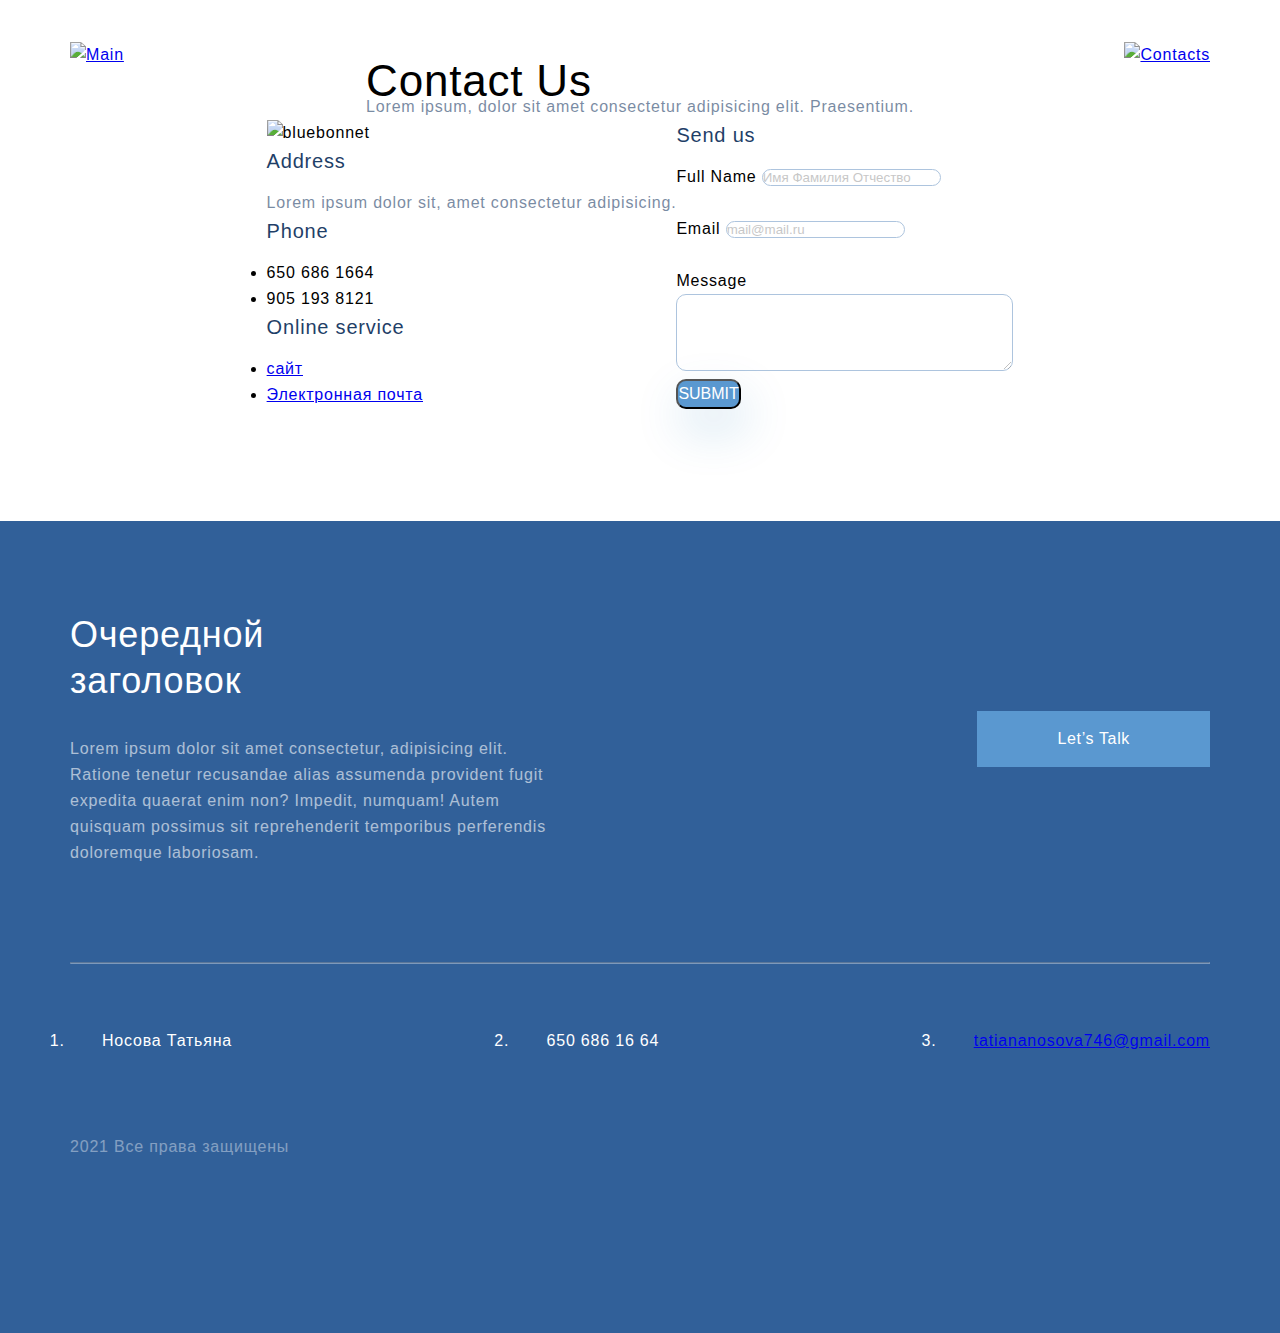
==== contacts.html @ 166a2143 "Add files via upload" ====
<!DOCTYPE html>
<html lang="en">

<head>
    <meta charset="UTF-8">
    <meta http-equiv="X-UA-Compatible" content="IE=edge">
    <meta name="viewport" content="width=device-width, initial-scale=1.0">
    <title>Document</title>
    <link rel="stylesheet" href="style.css">
</head>

<body>
    <div class="header container">
        <a href="index.html"><img src="img/Main.png" alt="Main"></a>
        <a href="contacts.html"><img src="img/contacts.png" alt="Contacts"></a>
    </div>
    <div class="contactsMain container">
        <div>
            <h2 class="heading">Contact Us</h2>
            <p>Lorem ipsum, dolor sit amet consectetur adipisicing elit. Praesentium.</p>
        </div>
        <div class="contactsMid">
            <div>
                <img src="img/Texas-bluebonnet-cc-alamosbasement.jpg" alt="bluebonnet">
                <h4>Address</h4>
                <p>Lorem ipsum dolor sit, amet consectetur adipisicing.</p>
                <h4>Phone</h4>
                <ul>
                    <li>650 686 1664</li>
                    <li>905 193 8121</li>
                </ul>
                <h4>Online service</h4>
                <ul>
                    <li><a href="https://gb.ru/" target="_blank">сайт</a></li>
                    <li><a href="#email"> Электронная почта</a></li>
                </ul>
            </div>
            <form action="#">
                <h4>Send us</h4>
                Full Name <input type="text" placeholder="Имя Фамилия Отчество"><br> <br>
                Email <input type="email" placeholder="mail@mail.ru"><br> <br>
                Message <br>
                <textarea cols="40" rows="5"></textarea> <br>
                <button type="submit" class="button">submit</button> <br>
            </form>
        </div>
        <Map>
            <script type="text/javascript" charset="utf-8" async
                src="https://api-maps.yandex.ru/services/constructor/1.0/js/?um=constructor%3A824073cc5b0fb89d4b3a2cbf0a1b72ebb9df360feaa4a342682a08e293067d0d&amp;width=1140&amp;height=400&amp;lang=ru_RU&amp;scroll=true"></script>
        </Map>
    </div>
    <div class="footer">
        <div class="container">
            <div class="footerTop">
                <div class="foterTopMain">
                    <div class="footerHeaderBlock">
                        <h3 class="footerHeader">Очередной заголовок</h3>
                        <p class="footerHeaderText">Lorem ipsum dolor sit amet consectetur, adipisicing elit. Ratione
                            tenetur recusandae alias
                            assumenda
                            provident fugit expedita quaerat enim non? Impedit, numquam! Autem quisquam possimus sit
                            reprehenderit temporibus perferendis doloremque laboriosam.</p>
                    </div>
                    <div>
                        <a href="#" class="footerHeaderBotton">Let’s Talk</a>
                    </div>
                </div>
            </div>
            <hr class="line">
            <div class="footerBottom">
                <ul class="list">
                    <li class="listFooter">Носова Татьяна</li>
                    <li class="listFooter">650 686 16 64</li>
                    <li class="listFooter"> <a id=email
                            href="mailto:tatiananosova746@gmail.com">tatiananosova746@gmail.com</a> </li>
                </ul>
                <div>
                    <p class="footerRights">2021 Все права защищены</p>
                </div>
            </div>
        </div>
    </div>
    </div>
</body>

</html>
---- style.css ----
* {
    margin: 0;
    padding: 0;
}
.container {
    max-width: 1140px;
    margin: 0 auto;
    }
body {
    font-family: sans-serif;
    letter-spacing: 0.05em;
    font-size: 16px;
    line-height: 26px;
}
p {
    color: #1F3F68;
    opacity: 0.6;
}
h1 {
    font-size: 64px;
    color: #1F3F68;
    font-weight: 300;
    font-size: 64px;
    line-height: 74px;
    letter-spacing: 0.04em;
    width: 504px;
    height: 148px;

}
.heading {
    font-weight: 500;
    font-size: 44px;
}
h3 {
    font-size: 36px;
    font-weight: 300;
    line-height: 46px;
}
.center {
    text-align: center;    
}
h4 {
    font-size: 20px;
    line-height: 30px;
    color: #1F3F68;
    font-weight: normal;
    margin-bottom: 14px;
}
input,
textarea {
    border: 1px solid #356EAD;
    box-sizing: border-box;
    border-radius: 10px;
    opacity: 0.4;
}
.button {
    background: #5A98D0;
    box-shadow: 5px 20px 50px rgba(16, 112, 177, 0.2);
    border-radius: 10px;
    font-weight: 500;
    font-size: 16px;
    line-height: 26px;
    text-align: center;
    color: #FFFFFF;
    text-transform: uppercase;
}
.mainTopAll {
    min-height: 768px;
    background: linear-gradient(0deg, #EBF3FB 8.84%, rgba(152, 195, 232, 0) 31.12%);
    background-size: 100%;
}
.mainTop {
    display: flex;
    flex-direction: column;
    height: 100%;
}
.header {
    padding-top: 42px;
    display: flex;
    justify-content: space-between;
}
.mainGreeting {
    padding-top: 115px;
    flex-grow: 1;
    background-image: url(img/mainGreeting.png);
    background-repeat: no-repeat;
    background-size: 48%;
    background-position: right bottom;
    margin-bottom: 80px;
}
.mainGreetingText {
    width: 425px;
    padding-top: 32px;
}
.mainGreetingButtom {
    font-size: 16px;
    line-height: 26px;
    text-align: center;
    letter-spacing: 0.04em;
    color: #FFFFFF;
    background: #5A98D0;
    box-shadow: 5px 10px 20px rgba(53, 110, 173, 0.2);
    border-radius: 10px;
    padding: 15px 50px;
    text-decoration: none;
    display: inline-block;
    margin-top: 71px;
}
.mainMid {
    padding-top: 64px;
}
.mainMidMain {
    padding-top: 64px;
    display: flex;
    justify-content: space-between;
}
.block {
    width: 359px;
    height: 480px;  
    box-shadow: 5px 20px 50px rgba(16, 112, 177, 0.2);
    border-radius: 10px;
    padding: 44px 32px;
    box-sizing: border-box;
    display: flex;
    flex-direction: column;
}
.blockImg {
    align-self: center;
    margin-bottom: 48px;
}
.blockLink {
    font-size: 14px;
    line-height: 30px;
    color: #5A98D0;
    text-decoration: none;
    padding-top: 28px;
}
.mainBottom {
    padding-top: 64px;
}
.textMainBottom {
    width: 75%;
    color: black;
    text-align: center; 
    margin: 32px auto 64px; 
    opacity: 1;  
}
.mainBottomImg {
    position: relative;
}
.mainBottomImage {
    width: 100%;
}
.mainBottomImg1Text {
    font-size: 32px;
    line-height: 46px;
    text-align: right;
    opacity: 1;
    color: #FFFFFF;
    position: absolute;
    top: 64px;
    right: 64px;
}
.mainBottomImg2Text {
    font-size: 28px;
    line-height: 46px;
    text-align: left;
    opacity: 1;
    color: #FFFFFF;
    position: absolute;
    top: 32px;
    left: 32px;
}
.mainBottomImgs {
    display: flex;
    justify-content: space-between;
    margin-top: 32px;
}
.mainBottomImages {
    position: relative;
    flex-grow: 1;
}
.mrgn {
    margin-right: 32px;
}
.footer {
    background-color: #316099;
    margin-top: 112px;
    padding-top: 91px;
    padding-bottom: 64px;
    min-height: 657px;
}
.footerTop {
    padding-bottom: 96px;
}
.foterTopMain{
    display: flex;
    justify-content: space-between;
    align-items: center;
}
.footerHeader {
    color: white;
}
.footerHeaderText{
    color: white;
    padding-top: 32px;
    width: 495px;
}
.footerHeaderBotton {
    font-size: 16px;
    line-height: 26px;
    text-align: center;
    letter-spacing: 0.04em;
    color: #FFFFFF;
    background: #5A98D0;
    padding: 15px 80px;
    text-decoration: none;
    display: inline-block;
}
.line {
    opacity: 0.4;
    margin-bottom: 64px;
}
.list {
    display: flex;
    justify-content: space-between;
    color: white;
    list-style:decimal;
}

.footerRights {
    padding-top: 64px;
    opacity: 0.4;
    color: white;
} 
.contactsMain {
    justify-content: center;
    display: flex;
    flex-wrap: wrap;
}
.contactsMid {
    display: flex;
    justify-content: space-around;
}
.listFooter {
    padding-bottom: 16px;
    padding-left: 32px;
}
.footerHeaderBlock {
    width: 340px;
}

@media (max-width: 1024px) {
    .container {
        padding-left: 32px;
        padding-right: 32px;
    }  
    .mainMidMain {
        flex-direction: column;
        align-items: center;
    }
    .block {
        margin-bottom: 32px;
    }
    .footer {
        padding-left: 96px;
        padding-right: 96px;
        min-height: 644px;
        box-sizing: border-box;
    }
    .footerHeaderText {
        width: auto;
    }
    .footerHeaderBotton {
        padding: 5px 30px;
        margin-left: 32px;
    }
    .footerTop {
        padding-bottom: 64px;
    }
    .list {
        display: unset;
        justify-content:unset;
        text-align: left;
    }
}

@media (max-width: 667px) {
    h1 {
        font-size: 32px;
        line-height: 37px;
        width: auto;
        height: auto;
    }
    .mainGreeting {
        text-align: center;
        background-image: none;
        padding-top: 34px;
        margin-bottom: 42px;
    }
    .header {
        padding-top: 24px;
    }
    .mainGreetingText {
        width: auto;
        padding-top: 12px;
    }
    .mainGreetingButtom {
        font-size: 12px;
        padding: 10px 30px;
        margin-top: 32px;
    }
    .mainTopAll {
        min-height: 376px;
        box-sizing: border-box;
    }
    h3 {
        font-size: 24px;
        line-height: 28px;
    }
    .mainMid {
        padding-top: 48px;
    }
    .mainMidMain {
        padding-top: 32px;
    }
    .block {
        width: auto;
    }
    .textMainBottom {
        width: auto;
    }
    .mainBottomImg1Text {
        font-size: 16px;
        line-height: 19px;
        top: 16px;
        right: 16px;
    }
    .mainBottomImgs {
        margin-top: 16px;
        justify-content: unset;
        flex-direction: column;
    }
    .container {
        padding-left: 16px;
        padding-right: 16px;
    }  
    .mainBottom {
        padding-top: 32px;
    }
    .mrgn {
        margin-right: unset;
        margin-bottom: 16px;
    }
    .footer {
        margin-top: 64px;
        padding-left:unset;
        padding-right: unset;
        padding-top: 16px;
        text-align: center;
        padding-bottom: 32px;
        min-height: 542px;
    }
    .foterTopMain {
        display:unset;
        justify-content:unset;
    }
    .footerHeaderBotton {
        margin-left:unset;
        margin-top: 40px;
    }
    .footerTop {
        padding-bottom: 40px;
    }
    .line {
        margin-bottom: 32px;
    }
    .footerRights {
        padding-top: 16px;
    }
    .footerBottom {
        padding-left: 16px;
    }
    .footerHeaderBlock {
        width: auto;
    }
}
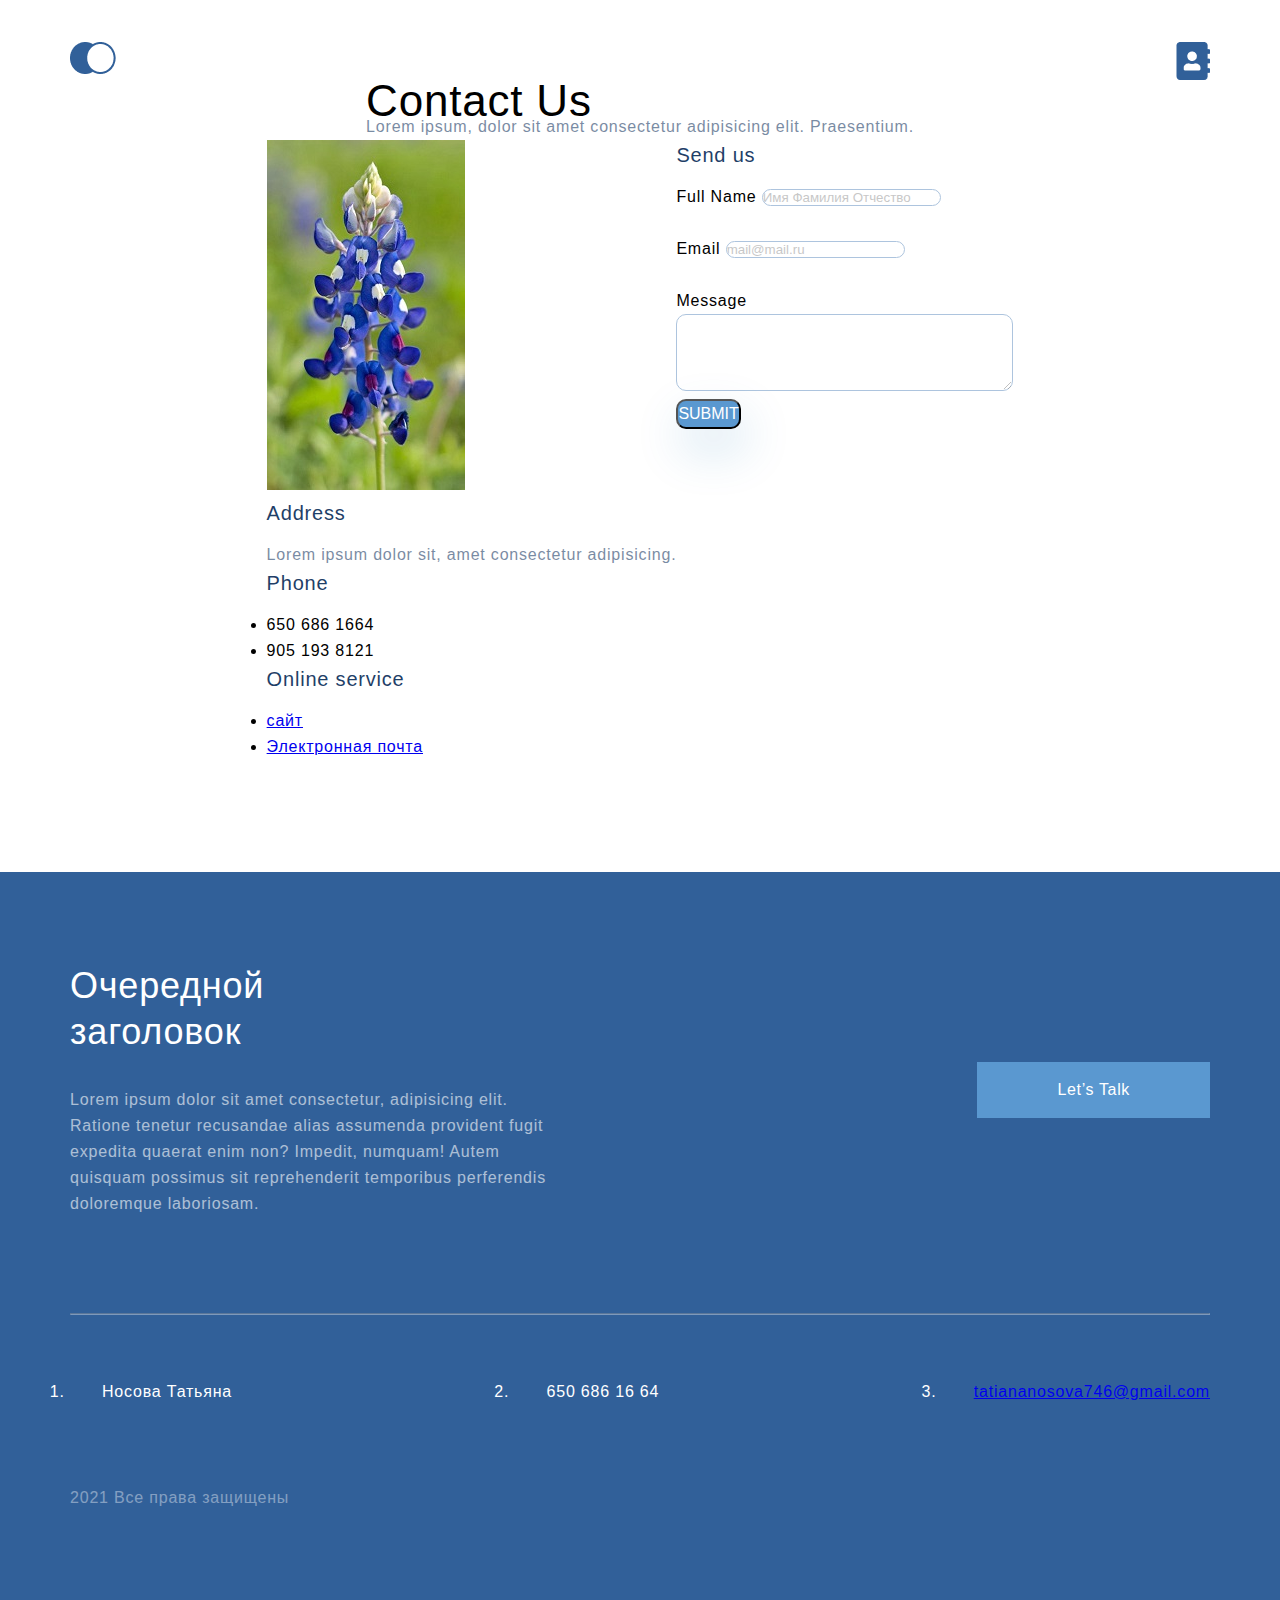
==== commit 4c369a16: "test" ====
--- a/contacts.html
+++ b/contacts.html
@@ -1,86 +1,86 @@
-<!DOCTYPE html>
-<html lang="en">
-
-<head>
-    <meta charset="UTF-8">
-    <meta http-equiv="X-UA-Compatible" content="IE=edge">
-    <meta name="viewport" content="width=device-width, initial-scale=1.0">
-    <title>Document</title>
-    <link rel="stylesheet" href="style.css">
-</head>
-
-<body>
-    <div class="header container">
-        <a href="index.html"><img src="img/Main.png" alt="Main"></a>
-        <a href="contacts.html"><img src="img/contacts.png" alt="Contacts"></a>
-    </div>
-    <div class="contactsMain container">
-        <div>
-            <h2 class="heading">Contact Us</h2>
-            <p>Lorem ipsum, dolor sit amet consectetur adipisicing elit. Praesentium.</p>
-        </div>
-        <div class="contactsMid">
-            <div>
-                <img src="img/Texas-bluebonnet-cc-alamosbasement.jpg" alt="bluebonnet">
-                <h4>Address</h4>
-                <p>Lorem ipsum dolor sit, amet consectetur adipisicing.</p>
-                <h4>Phone</h4>
-                <ul>
-                    <li>650 686 1664</li>
-                    <li>905 193 8121</li>
-                </ul>
-                <h4>Online service</h4>
-                <ul>
-                    <li><a href="https://gb.ru/" target="_blank">сайт</a></li>
-                    <li><a href="#email"> Электронная почта</a></li>
-                </ul>
-            </div>
-            <form action="#">
-                <h4>Send us</h4>
-                Full Name <input type="text" placeholder="Имя Фамилия Отчество"><br> <br>
-                Email <input type="email" placeholder="mail@mail.ru"><br> <br>
-                Message <br>
-                <textarea cols="40" rows="5"></textarea> <br>
-                <button type="submit" class="button">submit</button> <br>
-            </form>
-        </div>
-        <Map>
-            <script type="text/javascript" charset="utf-8" async
-                src="https://api-maps.yandex.ru/services/constructor/1.0/js/?um=constructor%3A824073cc5b0fb89d4b3a2cbf0a1b72ebb9df360feaa4a342682a08e293067d0d&amp;width=1140&amp;height=400&amp;lang=ru_RU&amp;scroll=true"></script>
-        </Map>
-    </div>
-    <div class="footer">
-        <div class="container">
-            <div class="footerTop">
-                <div class="foterTopMain">
-                    <div class="footerHeaderBlock">
-                        <h3 class="footerHeader">Очередной заголовок</h3>
-                        <p class="footerHeaderText">Lorem ipsum dolor sit amet consectetur, adipisicing elit. Ratione
-                            tenetur recusandae alias
-                            assumenda
-                            provident fugit expedita quaerat enim non? Impedit, numquam! Autem quisquam possimus sit
-                            reprehenderit temporibus perferendis doloremque laboriosam.</p>
-                    </div>
-                    <div>
-                        <a href="#" class="footerHeaderBotton">Let’s Talk</a>
-                    </div>
-                </div>
-            </div>
-            <hr class="line">
-            <div class="footerBottom">
-                <ul class="list">
-                    <li class="listFooter">Носова Татьяна</li>
-                    <li class="listFooter">650 686 16 64</li>
-                    <li class="listFooter"> <a id=email
-                            href="mailto:tatiananosova746@gmail.com">tatiananosova746@gmail.com</a> </li>
-                </ul>
-                <div>
-                    <p class="footerRights">2021 Все права защищены</p>
-                </div>
-            </div>
-        </div>
-    </div>
-    </div>
-</body>
-
+<!DOCTYPE html>
+<html lang="en">
+
+<head>
+    <meta charset="UTF-8">
+    <meta http-equiv="X-UA-Compatible" content="IE=edge">
+    <meta name="viewport" content="width=device-width, initial-scale=1.0">
+    <title>Document</title>
+    <link rel="stylesheet" href="style.css">
+</head>
+
+<body>
+    <div class="header container">
+        <a href="index.html"><img src="img/Main.png" alt="Main"></a>
+        <a href="contacts.html"><img src="img/contacts.png" alt="Contacts"></a>
+    </div>
+    <div class="contactsMain container">
+        <div>
+            <h2 class="heading">Contact Us</h2>
+            <p>Lorem ipsum, dolor sit amet consectetur adipisicing elit. Praesentium.</p>
+        </div>
+        <div class="contactsMid">
+            <div>
+                <img src="img/Texas-bluebonnet-cc-alamosbasement.jpg" alt="bluebonnet">
+                <h4>Address</h4>
+                <p>Lorem ipsum dolor sit, amet consectetur adipisicing.</p>
+                <h4>Phone</h4>
+                <ul>
+                    <li>650 686 1664</li>
+                    <li>905 193 8121</li>
+                </ul>
+                <h4>Online service</h4>
+                <ul>
+                    <li><a href="https://gb.ru/" target="_blank">сайт</a></li>
+                    <li><a href="#email"> Электронная почта</a></li>
+                </ul>
+            </div>
+            <form action="#">
+                <h4>Send us</h4>
+                Full Name <input type="text" placeholder="Имя Фамилия Отчество"><br> <br>
+                Email <input type="email" placeholder="mail@mail.ru"><br> <br>
+                Message <br>
+                <textarea cols="40" rows="5"></textarea> <br>
+                <button type="submit" class="button">submit</button> <br>
+            </form>
+        </div>
+        <Map>
+            <script type="text/javascript" charset="utf-8" async
+                src="https://api-maps.yandex.ru/services/constructor/1.0/js/?um=constructor%3A824073cc5b0fb89d4b3a2cbf0a1b72ebb9df360feaa4a342682a08e293067d0d&amp;width=1140&amp;height=400&amp;lang=ru_RU&amp;scroll=true"></script>
+        </Map>
+    </div>
+    <div class="footer">
+        <div class="container">
+            <div class="footerTop">
+                <div class="foterTopMain">
+                    <div class="footerHeaderBlock">
+                        <h3 class="footerHeader">Очередной заголовок</h3>
+                        <p class="footerHeaderText">Lorem ipsum dolor sit amet consectetur, adipisicing elit. Ratione
+                            tenetur recusandae alias
+                            assumenda
+                            provident fugit expedita quaerat enim non? Impedit, numquam! Autem quisquam possimus sit
+                            reprehenderit temporibus perferendis doloremque laboriosam.</p>
+                    </div>
+                    <div>
+                        <a href="#" class="footerHeaderBotton">Let’s Talk</a>
+                    </div>
+                </div>
+            </div>
+            <hr class="line">
+            <div class="footerBottom">
+                <ul class="list">
+                    <li class="listFooter">Носова Татьяна</li>
+                    <li class="listFooter">650 686 16 64</li>
+                    <li class="listFooter"> <a id=email
+                            href="mailto:tatiananosova746@gmail.com">tatiananosova746@gmail.com</a> </li>
+                </ul>
+                <div>
+                    <p class="footerRights">2021 Все права защищены</p>
+                </div>
+            </div>
+        </div>
+    </div>
+    </div>
+</body>
+
 </html>--- a/style.css
+++ b/style.css
@@ -1,387 +1,387 @@
-* {
-    margin: 0;
-    padding: 0;
-}
-.container {
-    max-width: 1140px;
-    margin: 0 auto;
-    }
-body {
-    font-family: sans-serif;
-    letter-spacing: 0.05em;
-    font-size: 16px;
-    line-height: 26px;
-}
-p {
-    color: #1F3F68;
-    opacity: 0.6;
-}
-h1 {
-    font-size: 64px;
-    color: #1F3F68;
-    font-weight: 300;
-    font-size: 64px;
-    line-height: 74px;
-    letter-spacing: 0.04em;
-    width: 504px;
-    height: 148px;
-
-}
-.heading {
-    font-weight: 500;
-    font-size: 44px;
-}
-h3 {
-    font-size: 36px;
-    font-weight: 300;
-    line-height: 46px;
-}
-.center {
-    text-align: center;    
-}
-h4 {
-    font-size: 20px;
-    line-height: 30px;
-    color: #1F3F68;
-    font-weight: normal;
-    margin-bottom: 14px;
-}
-input,
-textarea {
-    border: 1px solid #356EAD;
-    box-sizing: border-box;
-    border-radius: 10px;
-    opacity: 0.4;
-}
-.button {
-    background: #5A98D0;
-    box-shadow: 5px 20px 50px rgba(16, 112, 177, 0.2);
-    border-radius: 10px;
-    font-weight: 500;
-    font-size: 16px;
-    line-height: 26px;
-    text-align: center;
-    color: #FFFFFF;
-    text-transform: uppercase;
-}
-.mainTopAll {
-    min-height: 768px;
-    background: linear-gradient(0deg, #EBF3FB 8.84%, rgba(152, 195, 232, 0) 31.12%);
-    background-size: 100%;
-}
-.mainTop {
-    display: flex;
-    flex-direction: column;
-    height: 100%;
-}
-.header {
-    padding-top: 42px;
-    display: flex;
-    justify-content: space-between;
-}
-.mainGreeting {
-    padding-top: 115px;
-    flex-grow: 1;
-    background-image: url(img/mainGreeting.png);
-    background-repeat: no-repeat;
-    background-size: 48%;
-    background-position: right bottom;
-    margin-bottom: 80px;
-}
-.mainGreetingText {
-    width: 425px;
-    padding-top: 32px;
-}
-.mainGreetingButtom {
-    font-size: 16px;
-    line-height: 26px;
-    text-align: center;
-    letter-spacing: 0.04em;
-    color: #FFFFFF;
-    background: #5A98D0;
-    box-shadow: 5px 10px 20px rgba(53, 110, 173, 0.2);
-    border-radius: 10px;
-    padding: 15px 50px;
-    text-decoration: none;
-    display: inline-block;
-    margin-top: 71px;
-}
-.mainMid {
-    padding-top: 64px;
-}
-.mainMidMain {
-    padding-top: 64px;
-    display: flex;
-    justify-content: space-between;
-}
-.block {
-    width: 359px;
-    height: 480px;  
-    box-shadow: 5px 20px 50px rgba(16, 112, 177, 0.2);
-    border-radius: 10px;
-    padding: 44px 32px;
-    box-sizing: border-box;
-    display: flex;
-    flex-direction: column;
-}
-.blockImg {
-    align-self: center;
-    margin-bottom: 48px;
-}
-.blockLink {
-    font-size: 14px;
-    line-height: 30px;
-    color: #5A98D0;
-    text-decoration: none;
-    padding-top: 28px;
-}
-.mainBottom {
-    padding-top: 64px;
-}
-.textMainBottom {
-    width: 75%;
-    color: black;
-    text-align: center; 
-    margin: 32px auto 64px; 
-    opacity: 1;  
-}
-.mainBottomImg {
-    position: relative;
-}
-.mainBottomImage {
-    width: 100%;
-}
-.mainBottomImg1Text {
-    font-size: 32px;
-    line-height: 46px;
-    text-align: right;
-    opacity: 1;
-    color: #FFFFFF;
-    position: absolute;
-    top: 64px;
-    right: 64px;
-}
-.mainBottomImg2Text {
-    font-size: 28px;
-    line-height: 46px;
-    text-align: left;
-    opacity: 1;
-    color: #FFFFFF;
-    position: absolute;
-    top: 32px;
-    left: 32px;
-}
-.mainBottomImgs {
-    display: flex;
-    justify-content: space-between;
-    margin-top: 32px;
-}
-.mainBottomImages {
-    position: relative;
-    flex-grow: 1;
-}
-.mrgn {
-    margin-right: 32px;
-}
-.footer {
-    background-color: #316099;
-    margin-top: 112px;
-    padding-top: 91px;
-    padding-bottom: 64px;
-    min-height: 657px;
-}
-.footerTop {
-    padding-bottom: 96px;
-}
-.foterTopMain{
-    display: flex;
-    justify-content: space-between;
-    align-items: center;
-}
-.footerHeader {
-    color: white;
-}
-.footerHeaderText{
-    color: white;
-    padding-top: 32px;
-    width: 495px;
-}
-.footerHeaderBotton {
-    font-size: 16px;
-    line-height: 26px;
-    text-align: center;
-    letter-spacing: 0.04em;
-    color: #FFFFFF;
-    background: #5A98D0;
-    padding: 15px 80px;
-    text-decoration: none;
-    display: inline-block;
-}
-.line {
-    opacity: 0.4;
-    margin-bottom: 64px;
-}
-.list {
-    display: flex;
-    justify-content: space-between;
-    color: white;
-    list-style:decimal;
-}
-
-.footerRights {
-    padding-top: 64px;
-    opacity: 0.4;
-    color: white;
-} 
-.contactsMain {
-    justify-content: center;
-    display: flex;
-    flex-wrap: wrap;
-}
-.contactsMid {
-    display: flex;
-    justify-content: space-around;
-}
-.listFooter {
-    padding-bottom: 16px;
-    padding-left: 32px;
-}
-.footerHeaderBlock {
-    width: 340px;
-}
-
-@media (max-width: 1024px) {
-    .container {
-        padding-left: 32px;
-        padding-right: 32px;
-    }  
-    .mainMidMain {
-        flex-direction: column;
-        align-items: center;
-    }
-    .block {
-        margin-bottom: 32px;
-    }
-    .footer {
-        padding-left: 96px;
-        padding-right: 96px;
-        min-height: 644px;
-        box-sizing: border-box;
-    }
-    .footerHeaderText {
-        width: auto;
-    }
-    .footerHeaderBotton {
-        padding: 5px 30px;
-        margin-left: 32px;
-    }
-    .footerTop {
-        padding-bottom: 64px;
-    }
-    .list {
-        display: unset;
-        justify-content:unset;
-        text-align: left;
-    }
-}
-
-@media (max-width: 667px) {
-    h1 {
-        font-size: 32px;
-        line-height: 37px;
-        width: auto;
-        height: auto;
-    }
-    .mainGreeting {
-        text-align: center;
-        background-image: none;
-        padding-top: 34px;
-        margin-bottom: 42px;
-    }
-    .header {
-        padding-top: 24px;
-    }
-    .mainGreetingText {
-        width: auto;
-        padding-top: 12px;
-    }
-    .mainGreetingButtom {
-        font-size: 12px;
-        padding: 10px 30px;
-        margin-top: 32px;
-    }
-    .mainTopAll {
-        min-height: 376px;
-        box-sizing: border-box;
-    }
-    h3 {
-        font-size: 24px;
-        line-height: 28px;
-    }
-    .mainMid {
-        padding-top: 48px;
-    }
-    .mainMidMain {
-        padding-top: 32px;
-    }
-    .block {
-        width: auto;
-    }
-    .textMainBottom {
-        width: auto;
-    }
-    .mainBottomImg1Text {
-        font-size: 16px;
-        line-height: 19px;
-        top: 16px;
-        right: 16px;
-    }
-    .mainBottomImgs {
-        margin-top: 16px;
-        justify-content: unset;
-        flex-direction: column;
-    }
-    .container {
-        padding-left: 16px;
-        padding-right: 16px;
-    }  
-    .mainBottom {
-        padding-top: 32px;
-    }
-    .mrgn {
-        margin-right: unset;
-        margin-bottom: 16px;
-    }
-    .footer {
-        margin-top: 64px;
-        padding-left:unset;
-        padding-right: unset;
-        padding-top: 16px;
-        text-align: center;
-        padding-bottom: 32px;
-        min-height: 542px;
-    }
-    .foterTopMain {
-        display:unset;
-        justify-content:unset;
-    }
-    .footerHeaderBotton {
-        margin-left:unset;
-        margin-top: 40px;
-    }
-    .footerTop {
-        padding-bottom: 40px;
-    }
-    .line {
-        margin-bottom: 32px;
-    }
-    .footerRights {
-        padding-top: 16px;
-    }
-    .footerBottom {
-        padding-left: 16px;
-    }
-    .footerHeaderBlock {
-        width: auto;
-    }
+* {
+    margin: 0;
+    padding: 0;
+}
+.container {
+    max-width: 1140px;
+    margin: 0 auto;
+    }
+body {
+    font-family: sans-serif;
+    letter-spacing: 0.05em;
+    font-size: 16px;
+    line-height: 26px;
+}
+p {
+    color: #1F3F68;
+    opacity: 0.6;
+}
+h1 {
+    font-size: 64px;
+    color: #1F3F68;
+    font-weight: 300;
+    font-size: 64px;
+    line-height: 74px;
+    letter-spacing: 0.04em;
+    width: 504px;
+    height: 148px;
+
+}
+.heading {
+    font-weight: 500;
+    font-size: 44px;
+}
+h3 {
+    font-size: 36px;
+    font-weight: 300;
+    line-height: 46px;
+}
+.center {
+    text-align: center;    
+}
+h4 {
+    font-size: 20px;
+    line-height: 30px;
+    color: #1F3F68;
+    font-weight: normal;
+    margin-bottom: 14px;
+}
+input,
+textarea {
+    border: 1px solid #356EAD;
+    box-sizing: border-box;
+    border-radius: 10px;
+    opacity: 0.4;
+}
+.button {
+    background: #5A98D0;
+    box-shadow: 5px 20px 50px rgba(16, 112, 177, 0.2);
+    border-radius: 10px;
+    font-weight: 500;
+    font-size: 16px;
+    line-height: 26px;
+    text-align: center;
+    color: #FFFFFF;
+    text-transform: uppercase;
+}
+.mainTopAll {
+    min-height: 768px;
+    background: linear-gradient(0deg, #EBF3FB 8.84%, rgba(152, 195, 232, 0) 31.12%);
+    background-size: 100%;
+}
+.mainTop {
+    display: flex;
+    flex-direction: column;
+    height: 100%;
+}
+.header {
+    padding-top: 42px;
+    display: flex;
+    justify-content: space-between;
+}
+.mainGreeting {
+    padding-top: 115px;
+    flex-grow: 1;
+    background-image: url(img/mainGreeting.png);
+    background-repeat: no-repeat;
+    background-size: 48%;
+    background-position: right bottom;
+    margin-bottom: 80px;
+}
+.mainGreetingText {
+    width: 425px;
+    padding-top: 32px;
+}
+.mainGreetingButtom {
+    font-size: 16px;
+    line-height: 26px;
+    text-align: center;
+    letter-spacing: 0.04em;
+    color: #FFFFFF;
+    background: #5A98D0;
+    box-shadow: 5px 10px 20px rgba(53, 110, 173, 0.2);
+    border-radius: 10px;
+    padding: 15px 50px;
+    text-decoration: none;
+    display: inline-block;
+    margin-top: 71px;
+}
+.mainMid {
+    padding-top: 64px;
+}
+.mainMidMain {
+    padding-top: 64px;
+    display: flex;
+    justify-content: space-between;
+}
+.block {
+    width: 359px;
+    height: 480px;  
+    box-shadow: 5px 20px 50px rgba(16, 112, 177, 0.2);
+    border-radius: 10px;
+    padding: 44px 32px;
+    box-sizing: border-box;
+    display: flex;
+    flex-direction: column;
+}
+.blockImg {
+    align-self: center;
+    margin-bottom: 48px;
+}
+.blockLink {
+    font-size: 14px;
+    line-height: 30px;
+    color: #5A98D0;
+    text-decoration: none;
+    padding-top: 28px;
+}
+.mainBottom {
+    padding-top: 64px;
+}
+.textMainBottom {
+    width: 75%;
+    color: black;
+    text-align: center; 
+    margin: 32px auto 64px; 
+    opacity: 1;  
+}
+.mainBottomImg {
+    position: relative;
+}
+.mainBottomImage {
+    width: 100%;
+}
+.mainBottomImg1Text {
+    font-size: 32px;
+    line-height: 46px;
+    text-align: right;
+    opacity: 1;
+    color: #FFFFFF;
+    position: absolute;
+    top: 64px;
+    right: 64px;
+}
+.mainBottomImg2Text {
+    font-size: 28px;
+    line-height: 46px;
+    text-align: left;
+    opacity: 1;
+    color: #FFFFFF;
+    position: absolute;
+    top: 32px;
+    left: 32px;
+}
+.mainBottomImgs {
+    display: flex;
+    justify-content: space-between;
+    margin-top: 32px;
+}
+.mainBottomImages {
+    position: relative;
+    flex-grow: 1;
+}
+.mrgn {
+    margin-right: 32px;
+}
+.footer {
+    background-color: #316099;
+    margin-top: 112px;
+    padding-top: 91px;
+    padding-bottom: 64px;
+    min-height: 657px;
+}
+.footerTop {
+    padding-bottom: 96px;
+}
+.foterTopMain{
+    display: flex;
+    justify-content: space-between;
+    align-items: center;
+}
+.footerHeader {
+    color: white;
+}
+.footerHeaderText{
+    color: white;
+    padding-top: 32px;
+    width: 495px;
+}
+.footerHeaderBotton {
+    font-size: 16px;
+    line-height: 26px;
+    text-align: center;
+    letter-spacing: 0.04em;
+    color: #FFFFFF;
+    background: #5A98D0;
+    padding: 15px 80px;
+    text-decoration: none;
+    display: inline-block;
+}
+.line {
+    opacity: 0.4;
+    margin-bottom: 64px;
+}
+.list {
+    display: flex;
+    justify-content: space-between;
+    color: white;
+    list-style:decimal;
+}
+
+.footerRights {
+    padding-top: 64px;
+    opacity: 0.4;
+    color: white;
+} 
+.contactsMain {
+    justify-content: center;
+    display: flex;
+    flex-wrap: wrap;
+}
+.contactsMid {
+    display: flex;
+    justify-content: space-around;
+}
+.listFooter {
+    padding-bottom: 16px;
+    padding-left: 32px;
+}
+.footerHeaderBlock {
+    width: 340px;
+}
+
+@media (max-width: 1024px) {
+    .container {
+        padding-left: 32px;
+        padding-right: 32px;
+    }  
+    .mainMidMain {
+        flex-direction: column;
+        align-items: center;
+    }
+    .block {
+        margin-bottom: 32px;
+    }
+    .footer {
+        padding-left: 96px;
+        padding-right: 96px;
+        min-height: 644px;
+        box-sizing: border-box;
+    }
+    .footerHeaderText {
+        width: auto;
+    }
+    .footerHeaderBotton {
+        padding: 5px 30px;
+        margin-left: 32px;
+    }
+    .footerTop {
+        padding-bottom: 64px;
+    }
+    .list {
+        display: unset;
+        justify-content:unset;
+        text-align: left;
+    }
+}
+
+@media (max-width: 667px) {
+    h1 {
+        font-size: 32px;
+        line-height: 37px;
+        width: auto;
+        height: auto;
+    }
+    .mainGreeting {
+        text-align: center;
+        background-image: none;
+        padding-top: 34px;
+        margin-bottom: 42px;
+    }
+    .header {
+        padding-top: 24px;
+    }
+    .mainGreetingText {
+        width: auto;
+        padding-top: 12px;
+    }
+    .mainGreetingButtom {
+        font-size: 12px;
+        padding: 10px 30px;
+        margin-top: 32px;
+    }
+    .mainTopAll {
+        min-height: 376px;
+        box-sizing: border-box;
+    }
+    h3 {
+        font-size: 24px;
+        line-height: 28px;
+    }
+    .mainMid {
+        padding-top: 48px;
+    }
+    .mainMidMain {
+        padding-top: 32px;
+    }
+    .block {
+        width: auto;
+    }
+    .textMainBottom {
+        width: auto;
+    }
+    .mainBottomImg1Text {
+        font-size: 16px;
+        line-height: 19px;
+        top: 16px;
+        right: 16px;
+    }
+    .mainBottomImgs {
+        margin-top: 16px;
+        justify-content: unset;
+        flex-direction: column;
+    }
+    .container {
+        padding-left: 16px;
+        padding-right: 16px;
+    }  
+    .mainBottom {
+        padding-top: 32px;
+    }
+    .mrgn {
+        margin-right: unset;
+        margin-bottom: 16px;
+    }
+    .footer {
+        margin-top: 64px;
+        padding-left:unset;
+        padding-right: unset;
+        padding-top: 16px;
+        text-align: center;
+        padding-bottom: 32px;
+        min-height: 542px;
+    }
+    .foterTopMain {
+        display:unset;
+        justify-content:unset;
+    }
+    .footerHeaderBotton {
+        margin-left:unset;
+        margin-top: 40px;
+    }
+    .footerTop {
+        padding-bottom: 40px;
+    }
+    .line {
+        margin-bottom: 32px;
+    }
+    .footerRights {
+        padding-top: 16px;
+    }
+    .footerBottom {
+        padding-left: 16px;
+    }
+    .footerHeaderBlock {
+        width: auto;
+    }
 }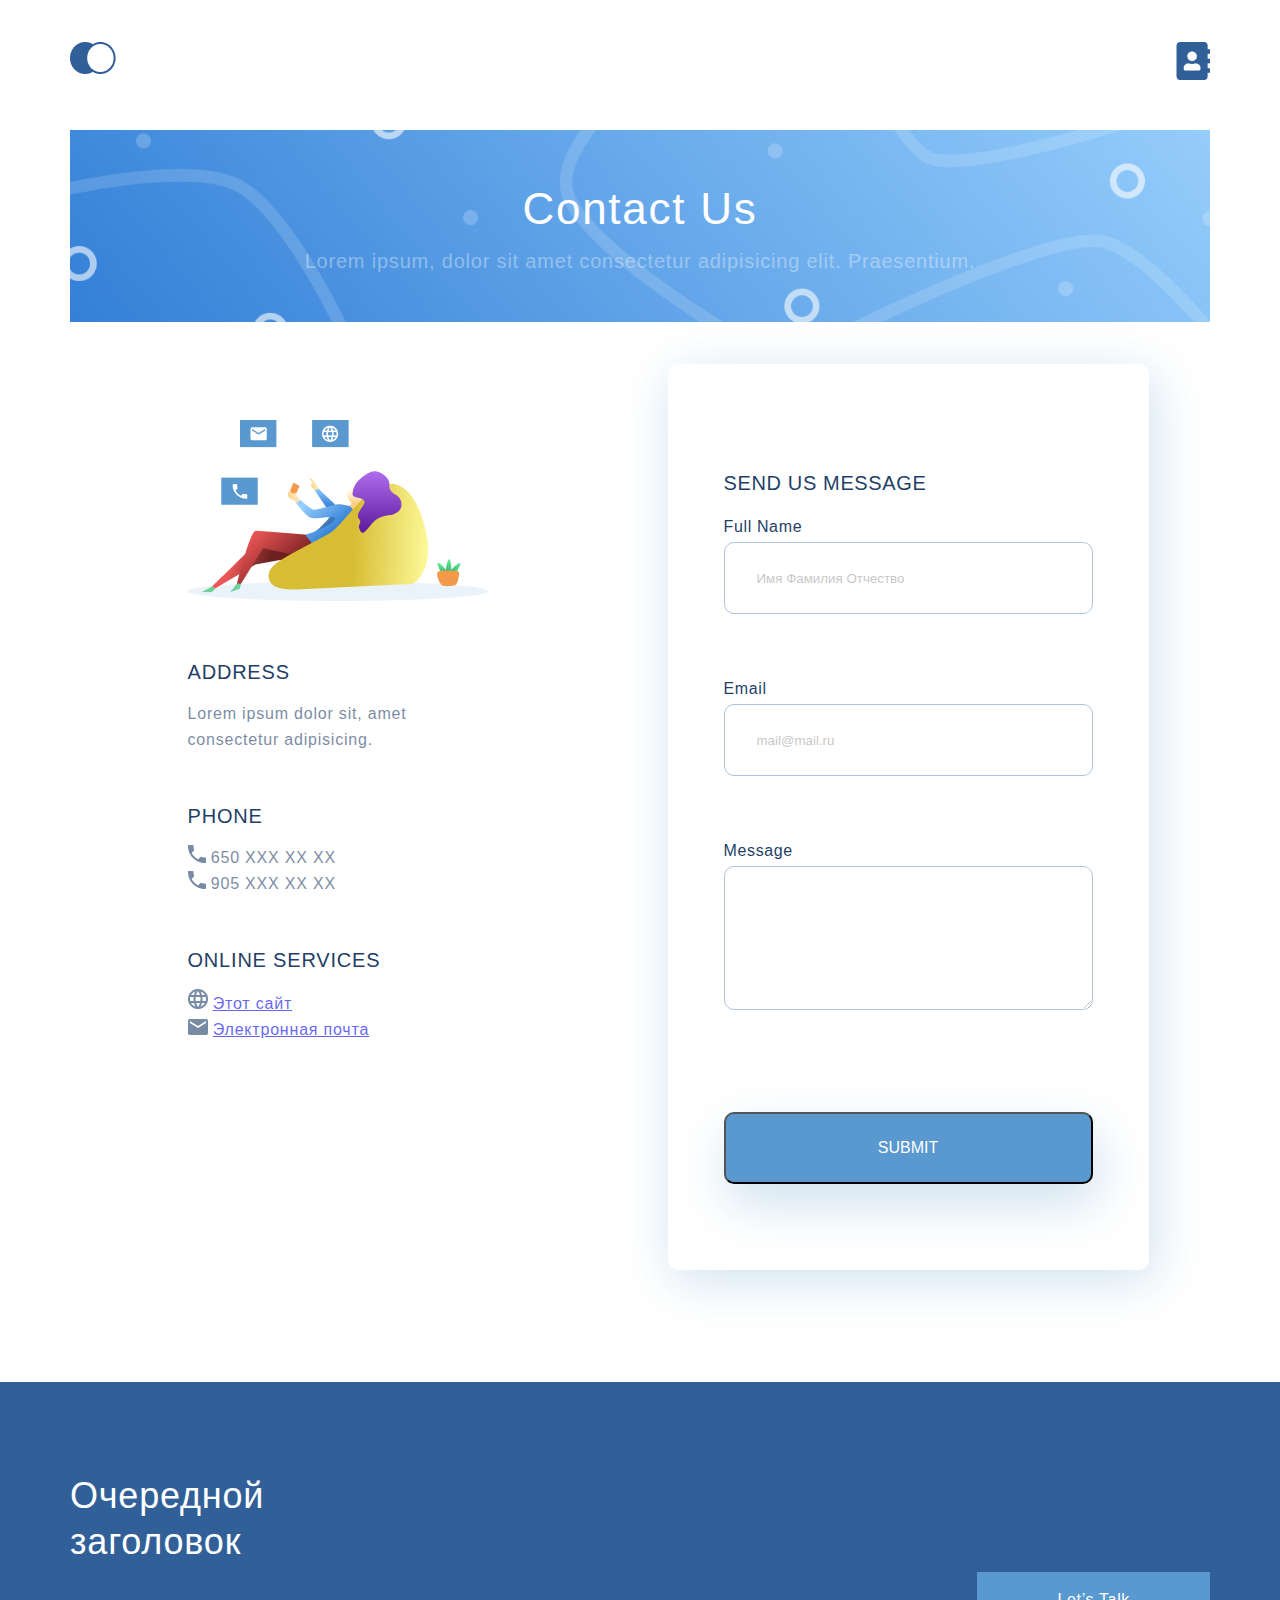
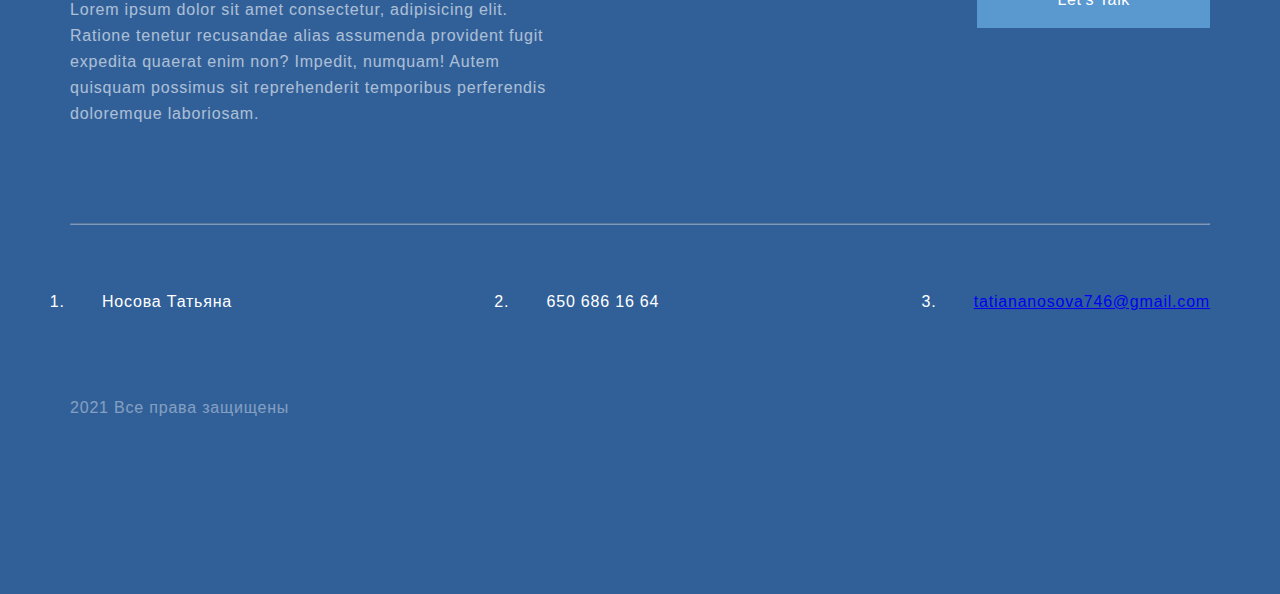
==== commit f2f7e3b5: "added contacts" ====
--- a/contacts.html
+++ b/contacts.html
@@ -10,43 +10,46 @@
 </head>
 
 <body>
-    <div class="header container">
-        <a href="index.html"><img src="img/Main.png" alt="Main"></a>
-        <a href="contacts.html"><img src="img/contacts.png" alt="Contacts"></a>
+    <div class="container containerMin">
+        <div class="header">
+            <a href="index.html"><img src="img/Main.png" alt="Main"></a>
+            <a href="contacts.html"><img src="img/contacts.png" alt="Contacts"></a>
+        </div>
+        <div class="contactsTop">
+            <h2 class="contactsTopHeading">Contact Us</h2>
+            <p class="contactsTopHeadingText">Lorem ipsum, dolor sit amet consectetur adipisicing elit. Praesentium.</p>
+        </div>
     </div>
-    <div class="contactsMain container">
-        <div>
-            <h2 class="heading">Contact Us</h2>
-            <p>Lorem ipsum, dolor sit amet consectetur adipisicing elit. Praesentium.</p>
-        </div>
+    <div class="container containerMin">
         <div class="contactsMid">
-            <div>
-                <img src="img/Texas-bluebonnet-cc-alamosbasement.jpg" alt="bluebonnet">
-                <h4>Address</h4>
-                <p>Lorem ipsum dolor sit, amet consectetur adipisicing.</p>
-                <h4>Phone</h4>
-                <ul>
-                    <li>650 686 1664</li>
-                    <li>905 193 8121</li>
+            <div class="contactsMidContacts">
+                <img src="img/ContactsMid.png" alt="contacts">
+                <h4>ADDRESS</h4>
+                <p class="contactsMidContactsText">Lorem ipsum dolor sit, amet consectetur adipisicing.</p>
+                <h4>PHONE</h4>
+                <ul class="listContact">
+                    <li> <img src="img/phone.png" alt="phone"> 650 XXX XX XX</li>
+                    <li> <img src="img/phone.png" alt="phone"> 905 XXX XX XX</li>
                 </ul>
-                <h4>Online service</h4>
-                <ul>
-                    <li><a href="https://gb.ru/" target="_blank">сайт</a></li>
-                    <li><a href="#email"> Электронная почта</a></li>
+                <h4>ONLINE SERVICES</h4>
+                <ul class="listContact">
+                    <li> <img src="img/site.png" alt="website"> <a href="https://scenographic-aid.000webhostapp.com/"
+                            target="_blank">Этот сайт</a></li>
+                    <li> <img src="img/Email.png" alt="email"> <a href="#email"> Электронная почта</a></li>
                 </ul>
             </div>
-            <form action="#">
-                <h4>Send us</h4>
-                Full Name <input type="text" placeholder="Имя Фамилия Отчество"><br> <br>
-                Email <input type="email" placeholder="mail@mail.ru"><br> <br>
+            <form class="contactMidBox" action="#">
+                <h4>SEND US MESSAGE</h4>
+                Full Name <input class="contactMidBoxInfo" type="text" placeholder="Имя Фамилия Отчество"><br> <br>
+                Email <input class="contactMidBoxInfo" type="email" placeholder="mail@mail.ru"><br> <br>
                 Message <br>
-                <textarea cols="40" rows="5"></textarea> <br>
+                <textarea class="contactMidBoxMessage" cols="40" rows="5"></textarea> <br>
                 <button type="submit" class="button">submit</button> <br>
             </form>
         </div>
         <Map>
             <script type="text/javascript" charset="utf-8" async
-                src="https://api-maps.yandex.ru/services/constructor/1.0/js/?um=constructor%3A824073cc5b0fb89d4b3a2cbf0a1b72ebb9df360feaa4a342682a08e293067d0d&amp;width=1140&amp;height=400&amp;lang=ru_RU&amp;scroll=true"></script>
+                src="https://api-maps.yandex.ru/services/constructor/1.0/js/?um=constructor%3A824073cc5b0fb89d4b3a2cbf0a1b72ebb9df360feaa4a342682a08e293067d0d&amp;width=auto&amp;height=400&amp;lang=ru_RU&amp;scroll=true"></script>
         </Map>
     </div>
     <div class="footer">
@@ -80,7 +83,6 @@
             </div>
         </div>
     </div>
-    </div>
 </body>
 
 </html>--- a/style.css
+++ b/style.css
@@ -27,10 +27,6 @@
     height: 148px;
 
 }
-.heading {
-    font-weight: 500;
-    font-size: 44px;
-}
 h3 {
     font-size: 36px;
     font-weight: 300;
@@ -45,13 +41,17 @@
     color: #1F3F68;
     font-weight: normal;
     margin-bottom: 14px;
+    margin-top: 48px;
 }
 input,
 textarea {
     border: 1px solid #356EAD;
     box-sizing: border-box;
+    height: 72px;
     border-radius: 10px;
     opacity: 0.4;
+    padding-left: 32px;
+
 }
 .button {
     background: #5A98D0;
@@ -63,6 +63,8 @@
     text-align: center;
     color: #FFFFFF;
     text-transform: uppercase;
+    height: 72px;
+    margin-top: 72px;
 }
 .mainTopAll {
     min-height: 768px;
@@ -126,7 +128,6 @@
 }
 .blockImg {
     align-self: center;
-    margin-bottom: 48px;
 }
 .blockLink {
     font-size: 14px;
@@ -241,6 +242,7 @@
 .contactsMid {
     display: flex;
     justify-content: space-around;
+    margin-bottom: 96px;
 }
 .listFooter {
     padding-bottom: 16px;
@@ -248,6 +250,55 @@
 }
 .footerHeaderBlock {
     width: 340px;
+}
+.contactsTop {
+    padding-top: 42px;
+    background-image: url(img/ContactsTop.png);
+    background-size: 100%;
+    background-position: center;
+    margin: 42px 0;
+    height: 150px;
+}
+.contactsTopHeading {
+    font-weight: 500;
+    font-size: 44px;
+    line-height: 74px;
+    text-align: center;
+    letter-spacing: 0.04em;
+    color: #FFFFFF;
+}
+.contactsTopHeadingText {
+    font-size: 20px;
+    line-height: 30px;
+    text-align: center;
+    letter-spacing: 0.04em;
+    color: rgba(255, 255, 255, 0.6);
+}
+.contactsMidContacts {
+    padding: 56px;
+    color: #1F3F68;
+}
+.contactsMidContactsText {
+    width: 300px;
+}
+.contactMidBox {
+    background: #FFFFFF;
+    box-shadow: 5px 10px 50px rgba(16, 112, 177, 0.2);
+    border-radius: 10px;
+    padding: 56px;
+    display: flex;
+    flex-direction: column;
+    font-size: 16px;
+    line-height: 30px;
+    letter-spacing: 0.04em;
+    color: #1F3F68;
+}
+.contactMidBoxMessage{
+    height: 144px;
+}
+.listContact {
+    list-style: none;
+    opacity: 0.6;
 }
 
 @media (max-width: 1024px) {
@@ -267,6 +318,7 @@
         padding-right: 96px;
         min-height: 644px;
         box-sizing: border-box;
+        margin-top: 64px;
     }
     .footerHeaderText {
         width: auto;
@@ -283,7 +335,25 @@
         justify-content:unset;
         text-align: left;
     }
-}
+    .contactsMid {
+        margin: 0 124px 64px;
+        display: grid;
+    }
+    .contactsTop {
+        background-size: auto;
+        height: 250px;
+        background-repeat: no-repeat;
+    }
+    .header {
+        padding-left: 32px;
+        padding-right: 32px;
+    }
+    .containerMin {
+        padding-left: 0;
+        padding-right: 0;
+    }
+}
+
 
 @media (max-width: 667px) {
     h1 {
@@ -353,7 +423,7 @@
         margin-bottom: 16px;
     }
     .footer {
-        margin-top: 64px;
+        margin-top: 32px;
         padding-left:unset;
         padding-right: unset;
         padding-top: 16px;
@@ -384,4 +454,31 @@
     .footerHeaderBlock {
         width: auto;
     }
+    .containerMin {
+        padding-left: 0;
+        padding-right: 0;
+    }
+    .contactsTopHeading {
+        font-size: 24px;
+        line-height: 28px;
+    }
+    .contactsTopHeadingText {
+        font-size: 16px;
+        margin-top: 32px;
+    }
+    .contactsTop {
+        margin: 0;
+    }
+    .contactMidBox {
+        padding: 35px;
+    }
+    .contactMidBoxInfo {
+        height: 48px;
+    }
+    .button {
+        margin-top: 48px;
+    }
+    .contactsMid {
+        margin-bottom: 32px;
+    }
 }